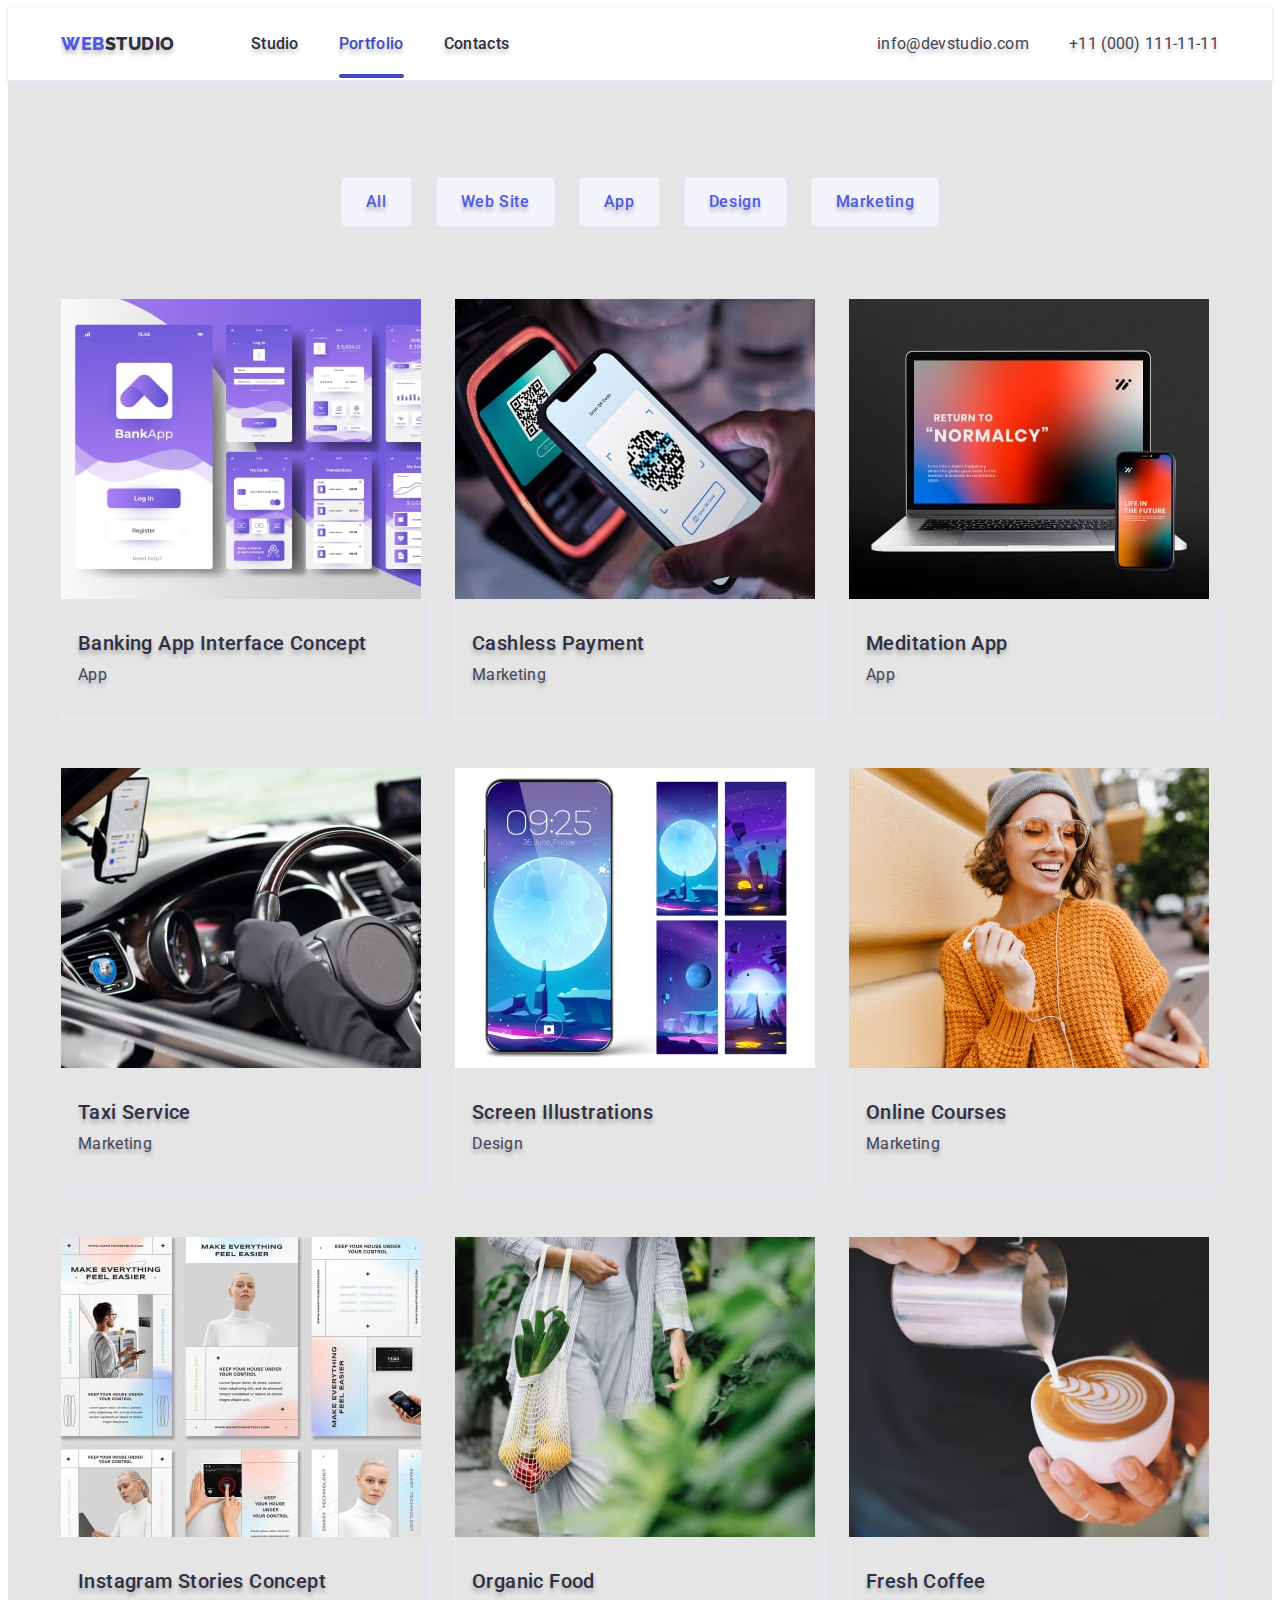
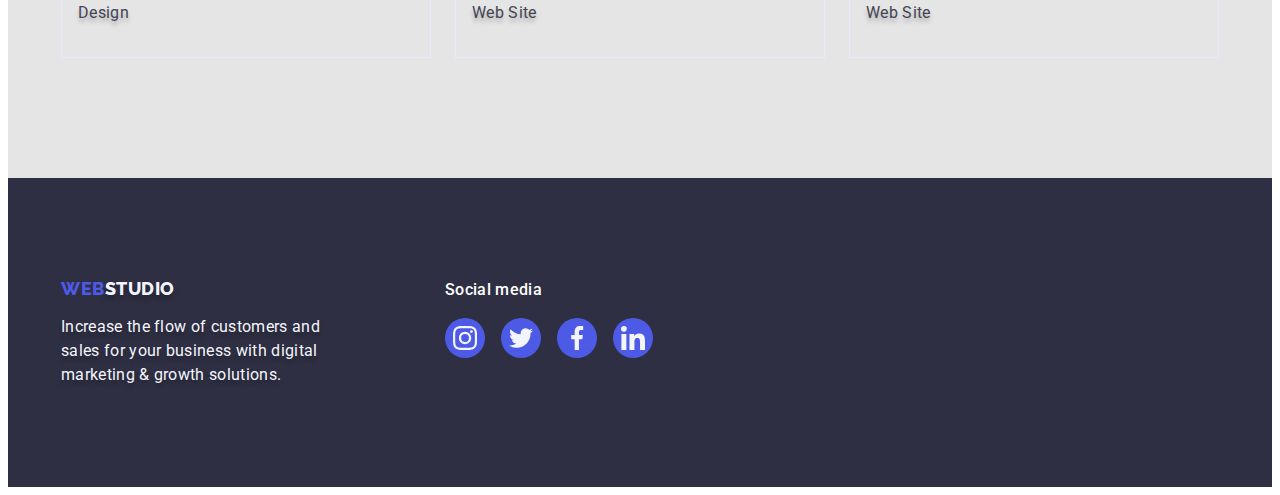
==== portfolio.html @ d5f4b98d "Initial commit" ====
<!DOCTYPE html>
<html lang="en">
  <head>
    <meta charset="UTF-8" />
    <meta http-equiv="X-UA-Compatible" content="IE=edge" />
    <meta name="viewport" content="width=device-width, initial-scale=1.0" />
    <title>Portfolio</title>
    <link rel="preconnect" href="https://fonts.googleapis.com" />
    <link rel="preconnect" href="https://fonts.gstatic.com" crossorigin />
    <link
      href="https://fonts.googleapis.com/css2?family=Raleway:wght@800&family=Roboto:wght@400;500;700;900&display=swap"
      rel="stylesheet"
    />
    <link
      rel="stylesheet"
      href="https://cdnjs.cloudflare.com/ajax/libs/modern-normalize/2.0.0/modern-normalize.min.css"
      integrity="sha512-4xo8blKMVCiXpTaLzQSLSw3KFOVPWhm/TRtuPVc4WG6kUgjH6J03IBuG7JZPkcWMxJ5huwaBpOpnwYElP/m6wg=="
      crossorigin="anonymous"
      referrerpolicy="no-referrer"
    />
    <link rel="stylesheet" href="./css/styles.css" />
  </head>
  <body>
    <!-- Head_Portfolio -->
    <header class="header">
      <!-- Logotype -->
      <div class="container header-container">
        <nav class="navigation">
          <a class="style link" href="./index.html"
            >Web<span class="logo link">Studio</span></a
          >
          <!-- Menu navigation -->
          <ul class="menu list">
            <li class="menu-item">
              <a class="header-menu link" href="./index.html">Studio</a>
            </li>
            <li class="menu-item">
              <a class="header-menu link current" href="./portfolio.html"
                >Portfolio</a
              >
            </li>
            <li class="menu-item">
              <a class="header-menu link" href="">Contacts</a>
            </li>
          </ul>
        </nav>
        <!-- Contacts -->
        <address class="address">
          <ul class="address-contact list">
            <li class="address-item">
              <a class="contact link" href="mailto:info@devstudio.com"
                >info@devstudio.com</a
              >
            </li>
            <li class="address-item">
              <a class="contact link" href="tel:+110001111111"
                >+11 (000) 111-11-11</a
              >
            </li>
          </ul>
        </address>
      </div>
    </header>
    <!-- Filter Portfolio  -->
    <main class="portfolio-hero">
      <!-- Section_1_Portfolio-button -->
      <section class="commercial">
        <div class="container portfolio-container">
          <h1 class="visually-hidden">portfolio</h1>
          <ul class="portfolio-list list">
            <li class="portfolio-item">
              <button type="button" class="portfolio-btn">All</button>
            </li>
            <li class="portfolio-item">
              <button type="button" class="portfolio-btn">Web Site</button>
            </li>
            <li class="portfolio-item">
              <button type="button" class="portfolio-btn">App</button>
            </li>
            <li class="portfolio-item">
              <button type="button" class="portfolio-btn">Design</button>
            </li>
            <li class="portfolio-item">
              <button type="button" class="portfolio-btn">Marketing</button>
            </li>
          </ul>

          <!-- Section_2_Portfolio -->
          <ul class="commercial-list list">
            <li class="commercial-item">
              <a class="commercial-link link" href="./portfolio.html">
                <div class="commercial-box">
                  <img
                    class="commercial-image"
                    src="./images/maket_bankapp-min.jpg"
                    alt="Maket Bankapp photo"
                    width="360"
                    height="300"
                  />
                  <p class="commercial-text-box">
                    14 Stylish and User-Friendly App Design Concepts · Task
                    Manager App · Calorie Tracker App · Exotic Fruit Ecommerce
                    App · Cloud Storage App
                  </p>
                </div>
                <div class="commercial-portfolio">
                  <h2 class="commercial-subtitle">
                    Banking App Interface Concept
                  </h2>
                  <p class="commercial-text">App</p>
                </div>
              </a>
            </li>
            <li class="commercial-item">
              <a class="commercial-link link" href="./portfolio.html">
                <div class="commercial-box">
                  <img
                    class="commercial-image"
                    src="./images/qrscan-mobil.jpg"
                    alt="QR-scan Mobil"
                    width="360"
                    height="300"
                  />
                  <p class="commercial-text-box">
                    14 Stylish and User-Friendly App Design Concepts · Task
                    Manager App · Calorie Tracker App · Exotic Fruit Ecommerce
                    App · Cloud Storage App
                  </p>
                </div>
                <div class="commercial-portfolio">
                  <h2 class="commercial-subtitle">Cashless Payment</h2>
                  <p class="commercial-text">Marketing</p>
                </div>
              </a>
            </li>
            <li class="commercial-item">
              <a class="commercial-link link" href="./portfolio.html">
                <div class="commercial-box">
                  <img
                    class="commercial-image"
                    src="./images/pc_and_mobile.jpg"
                    alt="PC and Mobile"
                    width="360"
                    height="300"
                  />
                  <p class="commercial-text-box">
                    14 Stylish and User-Friendly App Design Concepts · Task
                    Manager App · Calorie Tracker App · Exotic Fruit Ecommerce
                    App · Cloud Storage App
                  </p>
                </div>
                <div class="commercial-portfolio">
                  <h2 class="commercial-subtitle">Meditation App</h2>
                  <p class="commercial-text">App</p>
                </div>
              </a>
            </li>

            <!-- Section_3_Portfolio -->

            <li class="commercial-item">
              <a class="commercial-link link" href="./portfolio.html">
                <div class="commercial-box">
                  <img
                    class="commercial-image"
                    src="./images/autogps.jpg"
                    alt="Taxi"
                    width="360"
                    height="300"
                  />
                  <p class="commercial-text-box">
                    14 Stylish and User-Friendly App Design Concepts · Task
                    Manager App · Calorie Tracker App · Exotic Fruit Ecommerce
                    App · Cloud Storage App
                  </p>
                </div>
                <div class="commercial-portfolio">
                  <h2 class="commercial-subtitle">Taxi Service</h2>
                  <p class="commercial-text">Marketing</p>
                </div></a
              >
            </li>
            <li class="commercial-item">
              <a class="commercial-link link" href="./portfolio.html">
                <div class="commercial-box">
                  <img
                    class="commercial-image"
                    src="./images/mobile_phone_theme.jpg"
                    alt="Mobile Theme"
                    width="360"
                    height="300"
                  />
                  <p class="commercial-text-box">
                    14 Stylish and User-Friendly App Design Concepts · Task
                    Manager App · Calorie Tracker App · Exotic Fruit Ecommerce
                    App · Cloud Storage App
                  </p>
                </div>
                <div class="commercial-portfolio">
                  <h2 class="commercial-subtitle">Screen Illustrations</h2>
                  <p class="commercial-text">Design</p>
                </div></a
              >
            </li>
            <li class="commercial-item">
              <a class="commercial-link link" href="./portfolio.html">
                <div class="commercial-box">
                  <img
                    class="commercial-image"
                    src="./images/girl_and_phone.jpg"
                    alt="girl and WiFi"
                    width="360"
                    height="300"
                  />
                  <p class="commercial-text-box">
                    14 Stylish and User-Friendly App Design Concepts · Task
                    Manager App · Calorie Tracker App · Exotic Fruit Ecommerce
                    App · Cloud Storage App
                  </p>
                </div>
                <div class="commercial-portfolio">
                  <h2 class="commercial-subtitle">Online Courses</h2>
                  <p class="commercial-text">Marketing</p>
                </div></a
              >
            </li>

            <!-- Section_4_Portfolio -->

            <li class="commercial-item">
              <a class="commercial-link link" href="./portfolio.html">
                <div class="commercial-box">
                  <img
                    class="commercial-image"
                    src="./images/smart_house.jpg"
                    alt="Smart House"
                    width="360"
                    height="300"
                  />
                  <p class="commercial-text-box">
                    14 Stylish and User-Friendly App Design Concepts · Task
                    Manager App · Calorie Tracker App · Exotic Fruit Ecommerce
                    App · Cloud Storage App
                  </p>
                </div>
                <div class="commercial-portfolio">
                  <h2 class="commercial-subtitle">Instagram Stories Concept</h2>
                  <p class="commercial-text">Design</p>
                </div></a
              >
            </li>
            <li class="commercial-item">
              <a class="commercial-link link" href="./portfolio.html">
                <div class="commercial-box">
                  <img
                    class="commercial-image"
                    src="./images/products.jpg"
                    alt="Products"
                    width="360"
                    height="300"
                  />
                  <p class="commercial-text-box">
                    14 Stylish and User-Friendly App Design Concepts · Task
                    Manager App · Calorie Tracker App · Exotic Fruit Ecommerce
                    App · Cloud Storage App
                  </p>
                </div>
                <div class="commercial-portfolio">
                  <h2 class="commercial-subtitle">Organic Food</h2>
                  <p class="commercial-text">Web Site</p>
                </div></a
              >
            </li>
            <li class="commercial-item">
              <a class="commercial-link link" href="./portfolio.html">
                <div class="commercial-box">
                  <img
                    class="commercial-image"
                    src="./images/cappuccino.jpg"
                    alt="Cappuccino"
                    width="360"
                    height="300"
                  />
                  <p class="commercial-text-box">
                    14 Stylish and User-Friendly App Design Concepts · Task
                    Manager App · Calorie Tracker App · Exotic Fruit Ecommerce
                    App · Cloud Storage App
                  </p>
                </div>
                <div class="commercial-portfolio">
                  <h2 class="commercial-subtitle">Fresh Coffee</h2>
                  <p class="commercial-text">Web Site</p>
                </div></a
              >
            </li>
          </ul>
        </div>
      </section>
    </main>
    <!-- Footer Portfolio  -->
    <footer class="footer">
      <div class="container footer-container">
        <div class="footer-section">
          <a class="style-footer link" href="./index.html"
            >Web<span class="logo-footer link">Studio</span></a
          >
          <p class="footer-text">
            Increase the flow of customers and sales for your business with
            digital marketing & growth solutions.
          </p>
        </div>
        <div class="footer-social-section">
          <p class="footer-social-text">Social media</p>
          <ul class="footer-social-list list">
            <li class="footer-social-item">
              <a class="footer-social-link link" href="">
                <svg class="social-icons" width="24" height="24">
                  <use href="./images/icons.svg#icon-instagram"></use>
                </svg>
              </a>
            </li>
            <li class="footer-social-item">
              <a class="footer-social-link link" href="">
                <svg class="social-icons" width="24" height="24">
                  <use href="./images/icons.svg#icon-twitter"></use>
                </svg>
              </a>
            </li>
            <li class="footer-social-item">
              <a class="footer-social-link link" href="">
                <svg class="social-icons" width="24" height="24">
                  <use href="./images/icons.svg#icon-facebook"></use>
                </svg>
              </a>
            </li>
            <li class="footer-social-item">
              <a class="footer-social-link link" href=""
                ><svg class="social-icons" width="24" height="24">
                  <use href="./images/icons.svg#icon-linkedin"></use>
                </svg>
              </a>
            </li>
          </ul>
        </div>
      </div>
    </footer>
  </body>
</html>
---- css/styles.css ----
:root {
  --color-iris: #4d5ae5;
  --color-ocean: #404bbf;
  --color-green: #31d0aa;
  --color-slate: #434455;
  --color-light-slate: #8e8f99;
  --color-cornflower: #e7e9fc;
  --color-cloud: #f4f4fd;
  --color-grey: #2e2f42;
  --color-white: #ffffff;
  --color-dairy: #fcfcfc;
  --light-background: #e5e5e5;
  --transition: 250ms cubic-bezier(0.4, 0, 0.2, 1);
}

.visually-hidden {
  position: absolute;
  width: 1px;
  height: 1px;
  margin: -1px;
  border: 0;
  padding: 0;
  white-space: nowrap;
  clip-path: inset(100%);
  clip: rect(0 0 0 0);
  overflow: hidden;
}

/** Базовий стиль */
body {
  font-family: 'Roboto', sans-serif;
  font-size: 16px;
  color: var(--color-grey);
  color: var(--color-slate);
  background-color: var(--color-white);
}

p,
h1,
h2,
h3,
h4,
h5,
h6 {
  margin-top: 0;
  margin-bottom: 0;
}

ul {
  margin-top: 0;
  margin-bottom: 0;
  padding-left: 0;
}

img {
  display: block;
}

.container {
  width: 100px;
  min-width: 1158px;
  padding: 0 15px;
  margin: 0 auto;
}
.header-container {
  display: flex;
  justify-content: space-between;
}
.link {
  text-decoration: none;
}

.list {
  list-style-type: none;
}

.header {
  background-color: var(--color-white);
  border-bottom: 1px solid var(--color-cornflower);
  box-shadow: 0px 2px 1px rgba(46, 47, 66, 0.08),
    0px 1px 1px rgba(46, 47, 66, 0.16), 0px 1px 6px rgba(46, 47, 66, 0.08);
}

.navigation {
  display: flex;
  justify-content: space-between;
  align-items: center;
}
/**Оформлення логотипу */
.style {
  font-family: 'Raleway', sans-serif;
  font-size: 18px;
  text-transform: uppercase;
  font-weight: 800;
  line-height: 1.17;
  margin-right: 76px;
  display: inline-block;
  color: var(--color-iris);
  letter-spacing: 0.03em;
  text-shadow: 0px 4px 4px rgba(0, 0, 0, 0.25);
}
/** друга частина логотипу */
.logo {
  font-family: 'Raleway', sans-serif;
  font-style: normal;
  font-size: 18px;
  text-transform: uppercase;
  font-weight: 800;
  line-height: 1.17;
  letter-spacing: 0.03em;
  color: var(--color-grey);
  text-shadow: 0px 4px 4px rgba(0, 0, 0, 0.25);
}
/** Логотип Studio у футері */
.logo-footer {
  font-family: 'Raleway', sans-serif;
  font-style: normal;
  font-size: 18px;
  text-transform: uppercase;
  font-weight: 800;
  line-height: 1.17;
  color: var(--color-cloud);
  letter-spacing: 0.03em;
  text-shadow: 0px 4px 4px rgba(0, 0, 0, 0.25);
}
/** Меню навігації-посилання */

.menu {
  font-family: 'Roboto', sans-serif;
  display: flex;
  flex-grow: 1;
  gap: 40px;
}
.menu-item {
}
.header-menu {
  padding: 24px 0;
  font-weight: 500;
  font-size: 16px;
  line-height: 1.5;
  letter-spacing: 0.02em;
  color: var(--color-grey);
  text-shadow: 0px 4px 4px rgba(0, 0, 0, 0.25);
  transition: color 250ms linear;
}
.header-menu:hover,
.header-menu:focus {
  color: var(--color-ocean);
}
/*! Нижня полоска */
.current {
  position: relative;
  color: var(--color-ocean);
  transition: color 250ms cubic-bezier(0.4, 0, 0.2, 1);
}

.current::after {
  content: '';
  position: absolute;
  background-color: var(--color-ocean);
  border-radius: 2px;
  width: 100%;
  height: 4px;
  left: 0;
  bottom: -1px;
}

/** Контакті */
.address {
  font-style: normal;
}
.address-contact {
  display: flex;
  margin-left: 0;
  gap: 40px;
}

.address-item {
  padding: 24px 0;
}
.contact {
  font-family: 'Roboto', sans-serif;
  font-size: 16px;
  line-height: 1.5;
  letter-spacing: 0.02em;
  color: var(--color-slate);
  text-shadow: 0px 4px 4px rgba(0, 0, 0, 0.25);
  transition: color 250ms cubic-bezier(0.4, 0, 0.2, 1);
}
.contact:hover,
.contact:focus {
  color: var(--color-ocean);
  text-shadow: 0px 4px 4px rgba(0, 0, 0, 0.25);
}
/** Баннер секція 1 */
.hero {
  filter: drop-shadow(0px 4px 4px rgba(0, 0, 0, 0.25));
}
/** Заливка банера */
.banner-hero {
  padding: 188px 0;
  background-color: var(--color-grey);
  background-image: linear-gradient(
      rgba(46, 47, 66, 0.7),
      rgba(46, 47, 66, 0.7)
    ),
    url(../images/people-office.jpg);
  background-repeat: no-repeat;
  background-position: center;
  background-size: cover;
  max-width: 1440px;
  margin: 0 auto;
}

.hero-container {
  display: flex;
  flex-direction: column;
  padding: 0 316px;
}
/** Текст банера */
.hero-title {
  font-weight: 700;
  font-size: 56px;
  line-height: 1.07;
  text-align: center;
  letter-spacing: 0.02em;
  max-width: 496px;
  padding-bottom: 48px;
  color: var(--color-white);
  text-shadow: 0px 4px 4px rgba(0, 0, 0, 0.25);
}
/** Кнопка банера */
.hero-btn {
  font-family: 'Roboto', sans-serif;
  font-weight: 500;
  font-size: 16px;
  line-height: 1.5;
  letter-spacing: 0.04em;
  display: block;
  min-width: 169px;
  height: 56px;
  border: none;
  border-radius: 4px;
  margin: 0 auto;
  padding: 16px 32px;
  gap: 10px;
  box-shadow: 0px 4px 4px rgba(0, 0, 0, 0.15);
  color: var(--color-white);
  background-color: var(--color-iris);
  transition: background-color 250ms cubic-bezier(0.4, 0, 0.2, 1);
  cursor: pointer;
}
.hero-btn:hover,
.hero-btn:focus {
  font-weight: 600;
  font-size: 16px;
  line-height: 1.19;
  letter-spacing: 0.04em;
  color: var(--color-white);
  background-color: var(--color-ocean);
}

/** Секція 2 Бенефис */

.benefits {
  padding-top: 120px;
  padding-bottom: 120px;
  background: var(--light-background);
  filter: drop-shadow(0px 4px 4px rgba(0, 0, 0, 0.25));
}

.benefits-container {
}

.benefits-list {
  display: flex;
  gap: 24px;
}

.benefits-item {
  width: calc((100% - 72px) / 4);
}

.icon-benefits {
  width: 264px;
  height: 112px;
  background-color: var(--color-cloud);
  border-radius: 4px;
  display: flex;
  align-items: center;
  justify-content: center;
  margin-bottom: 8px;
}

.benefits-subtitle {
  font-weight: 500;
  font-size: 20px;
  line-height: 1.2;
  letter-spacing: 0.02em;
  color: var(--color-grey);
  text-shadow: 0px 4px 4px rgba(0, 0, 0, 0.25);
  margin-bottom: 8px;
}

.benefits-text {
  font-size: 16px;
  line-height: 1.5;
  letter-spacing: 0.02em;
  color: var(--color-slate);
  text-shadow: 0px 4px 4px rgba(0, 0, 0, 0.25);
}
/** Секція 3 digital */
.digital {
  padding-bottom: 120px;
  background: var(--light-background);
  filter: drop-shadow(0px 4px 4px rgba(0, 0, 0, 0.25));
}

.container-digital {
  display: block;
  margin: 0 auto;
}
.digital-title {
  font-weight: 700;
  font-size: 36px;
  line-height: 1.11;
  text-align: center;
  letter-spacing: 0.02em;
  margin-bottom: 72px;
  text-transform: capitalize;
  color: var(--color-grey);
  text-shadow: 0px 4px 4px rgba(0, 0, 0, 0.25);
}
.digital-list {
  display: flex;
  gap: 24px;
}
.digital-item {
  width: calc((100% - 48) / 3);
}
/** Секція 4 Команда */
.team {
  padding: 120px 0;
  background-color: var(--color-cloud);
  filter: drop-shadow(0px 4px 4px rgba(0, 0, 0, 0.25));
}

.team-container {
}

.team-title {
  margin-bottom: 72px;
  text-align: center;
  font-weight: 700;
  font-size: 36px;
  line-height: 1.11;
  letter-spacing: 0.02em;
  text-transform: capitalize;
  color: var(--color-grey);
  text-shadow: 0px 4px 4px rgba(0, 0, 0, 0.25);
}
.team-list {
  display: flex;
  gap: 24px;
}

.our-team {
  padding: 32px 0;
}

.team-item {
  width: calc((100% - 72px) / 4);
  border-radius: 0px 0px 4px 4px;
  background-color: var(--color-white);
  box-shadow: 0px 1px 6px rgba(46, 47, 66, 0.08),
    0px 1px 1px rgba(46, 47, 66, 0.16), 0px 2px 1px rgba(46, 47, 66, 0.08);
}
.team-subtitle {
  text-align: center;
  margin-bottom: 8px;
  font-weight: 500;
  font-size: 20px;
  line-height: 1.2;
  letter-spacing: 0.02em;
  color: var(--color-grey);
  text-shadow: 0px 4px 4px rgba(0, 0, 0, 0.25);
}
.team-text {
  text-align: center;
  font-size: 16px;
  line-height: 1.5;
  letter-spacing: 0.02em;
  color: var(--color-slate);
  text-shadow: 0px 4px 4px rgba(0, 0, 0, 0.25);
}

.team-icon-list {
  display: flex;
  justify-content: center;
  margin-top: 8px;
  gap: 24px;
}

.team-icon-item {
  width: 40px;
  height: 40px;
}

.team-icon-link {
  width: 100%;
  height: 100%;
  background-color: var(--color-iris);
  padding: 12px;
  border-radius: 50%;
  display: flex;
  align-items: center;
  justify-content: center;
  transition: background-color var(--transition);
  color: var(--color-cloud);
}

.team-icon-link:hover,
.team-icon-link:focus {
  background-color: var(--color-ocean);
}

.team-icon {
  fill: currentColor;
}

/*! Customers */

.customers {
  padding-top: 120px;
  padding-bottom: 120px;
}

.container-customers {
}

.customers-list {
  display: flex;
  gap: 24px;
}

.customers-item {
  width: 168px;
  height: 88px;
}

.customers-link {
  width: 100%;
  height: 100%;
  border: 1px solid var(--color-light-slate);
  color: var(--color-light-slate);
  border-radius: 4px;
  display: flex;
  align-items: center;
  justify-content: center;
  transition: border-color 250ms cubic-bezier(0.4, 0, 0.2, 1),
    color 250ms cubic-bezier(0.4, 0, 0.2, 1);
}

.customers-icon {
  fill: currentColor;
}

.customers-link:hover,
.customers-link:focus {
  color: var(--color-ocean);
  border-color: var(--color-ocean);
}

/** Абзац у футері */
.footer {
  padding: 100px 0;
  background-color: var(--color-grey);
}

.footer-container {
  display: flex;
  align-items: baseline;
}

.footer-section {
  margin-right: 120px;
}
.style-footer {
  font-family: 'Raleway', sans-serif;
  font-weight: 800;
  font-size: 18px;
  line-height: 1.17;
  letter-spacing: 0.03em;
  color: var(--color-iris);
  text-transform: uppercase;
  margin-right: 76px;
  display: inline-block;
  margin-bottom: 16px;
}

.footer-social-text {
  font-weight: 500;
  line-height: 1.5;
  letter-spacing: 0.02em;
  color: var(--color-white);
  margin-bottom: 16px;
}

.footer-social-list {
  display: flex;
  gap: 16px;
}

.footer-text {
  max-width: 264px;
  font-size: 16px;
  line-height: 1.5;
  letter-spacing: 0.02em;
  color: var(--color-cloud);
  text-shadow: 0px 4px 4px rgba(0, 0, 0, 0.25);
}

.footer-social-item {
  width: 40px;
  height: 40px;
}

.footer-social-link {
  background-color: var(--color-iris);
  width: 100%;
  height: 100%;
  border-radius: 50%;
  display: flex;
  align-items: center;
  justify-content: center;
  transition: background-color var(--transition);
  color: var(--color-cloud);
}
.footer-social-link:hover,
.footer-social-link:focus {
  background-color: var(--color-green);
}

.social-icons {
  fill: currentColor;
}
/*! Сторінка Портфоліо */

/*? Логотип портфоліо */
.portfolio-style {
  font-family: 'Raleway', sans-serif;
  font-style: normal;
  font-size: 18px;
  text-transform: uppercase;
  font-weight: 800;
  line-height: 1.17;
  margin-right: 76px;
  color: var(--color-iris);
  letter-spacing: 0.03em;
  text-shadow: 0px 4px 4px rgba(0, 0, 0, 0.25);
}
.portfolio-menu {
  display: flex;
  gap: 40px;
}
.portfolio-menu-item {
  padding: 24px 0;
}
.portfolio-header-menu {
  font-family: 'Roboto', sans-serif;
  font-style: normal;
  text-transform: capitalize;
  font-weight: 500;
  font-size: 16px;
  line-height: 1.5;
  letter-spacing: 0.02em;
  color: var(--color-grey);
  text-shadow: 0px 4px 4px rgba(0, 0, 0, 0.25);
}
.portfolio-header-menu:hover,
.portfolio-header-menu:focus {
  color: var(--color-ocean);
  box-shadow: 0px 1px 6px rgba(46, 47, 66, 0.08),
    0px 1px 1px rgba(46, 47, 66, 0.16), 0px 2px 1px rgba(46, 47, 66, 0.08);
}
.portfolio-header-menu:active {
  color: var(--color-white);
  background-color: var(--color-ocean);
}

/*? Секція 1 Кнопки портфоліо */
.portfolio-container {
}
.portfolio-hero {
}
.portfolio-list {
  display: flex;
  justify-content: center;
  gap: 24px;
  margin-bottom: 72px;
}
.portfolio-item {
}
.portfolio-btn {
  font-family: 'Roboto', sans-serif;
  font-weight: 500;
  font-size: 16px;
  line-height: 1.5;
  color: var(--color-iris);
  text-shadow: 0px 4px 4px rgba(0, 0, 0, 0.25);
  background-color: var(--color-cloud);
  cursor: pointer;
  align-content: center;
  padding: 12px 24px;
  border: 1px solid var(--color-cornflower);
  border-radius: 4px;
  letter-spacing: 0.04em;
  transition: color 250ms cubic-bezier(0.4, 0, 0.2, 1),
    background-color 250ms cubic-bezier(0.4, 0, 0.2, 1),
    border-color 250ms cubic-bezier(0.4, 0, 0.2, 1),
    box-shadow 250ms cubic-bezier(0.4, 0, 0.2, 1);
}
.portfolio-btn:hover,
.portfolio-btn:focus {
  color: var(--color-white);
  background-color: var(--color-ocean);
  border: 1px solid transparent;
  box-shadow: 0px 3px 1px rgba(0, 0, 0, 0.1), 0px 2px 1px rgba(0, 0, 0, 0.08),
    0px 2px 2px rgba(0, 0, 0, 0.12);
}
.portfolio-btn:active {
  color: var(--color-white);
  background-color: var(--color-ocean);
  text-shadow: 0px 4px 4px rgba(0, 0, 0, 0.25);
}
/*? Секція 2 Реклама Портфоліо*/
.commercial {
  display: flex;
  flex-wrap: wrap;
  justify-content: center;
  padding-top: 96px;
  padding-bottom: 120px;
  background: var(--light-background);
}

.commercial-list {
  flex-wrap: wrap;
  display: flex;
  column-gap: 24px;
  row-gap: 48px;
}

.commercial-item {
  transition: box-shadow 250ms cubic-bezier(0.4, 0, 0.2, 1);
  width: calc((100% - 48px) / 3);
}

.commercial-link {
  display: block;
  transition: box-shadow 250ms cubic-bezier(0.4, 0, 0.2, 1);
}

.commercial-link:hover {
  box-shadow: 0px 1px 6px rgba(46, 47, 66, 0.08),
    0px 1px 1px rgba(46, 47, 66, 0.16), 0px 2px 1px rgba(46, 47, 66, 0.08);
}

.commercial-link:focus {
  box-shadow: 0px 1px 6px rgba(46, 47, 66, 0.08),
    0px 1px 1px rgba(46, 47, 66, 0.16), 0px 2px 1px rgba(46, 47, 66, 0.08);
}

.commercial-link:focus .commercial-text-box,
.commercial-link:hover .commercial-text-box {
  transform: translateY(0%);
  box-shadow: 0px 1px 6px rgba(46, 47, 66, 0.08),
    0px 1px 1px rgba(46, 47, 66, 0.16), 0px 2px 1px rgba(46, 47, 66, 0.08);
}

.commercial-box {
  position: relative;
  overflow: hidden;
}

.commercial-image {
}

.commercial-text-box {
  position: absolute;
  top: 0;
  left: 0;
  font-size: 16px;
  line-height: 1.5;
  letter-spacing: 0.02em;
  text-shadow: 0px 4px 4px rgba(0, 0, 0, 0.25);
  color: var(--color-cloud);
  padding: 40px 32px;
  background-color: var(--color-iris);
  height: 100%;
  width: 100%;
  transform: translateY(100%);

  transition: transform 250ms cubic-bezier(0.4, 0, 0.2, 1);
}

.commercial-portfolio {
  padding: 32px 16px;
  border: 1px solid var(--color-cornflower);
  border-top: none;
}

.commercial-subtitle {
  font-weight: 500;
  font-size: 20px;
  line-height: 1.2;
  letter-spacing: 0.02em;
  color: var(--color-grey);
  text-shadow: 0px 4px 4px rgba(0, 0, 0, 0.25);
  margin-bottom: 8px;
}
.commercial-text {
  font-size: 16px;
  line-height: 1.5;
  letter-spacing: 0.02em;
  color: var(--color-slate);
  text-shadow: 0px 4px 4px rgba(0, 0, 0, 0.25);
}
/*! Затемнення (подкладка) */

.backdrop {
  position: fixed;
  top: 0;
  z-index: 999;
  width: 100%;
  height: 100%;
  background-color: rgba(46, 47, 66, 0.4);
  transition: opacity var(--transition), visibility var(--transition);
}

.backdrop.is-hidden .modal {
  transform: translate(-50%, -50%) scale(0);
}

.modal {
  position: absolute;
  transform: translate(-50%, -50%) scale(1);
  transition: transform var(--transition);
  left: 50%;
  top: 50%;
  width: 408px;
  min-height: 584px;
  background-color: var(--color-dairy);
  box-shadow: 0px 1px 1px rgba(0, 0, 0, 0.14), 0px 1px 3px rgba(0, 0, 0, 0.12),
    0px 2px 1px rgba(0, 0, 0, 0.2);
  border-radius: 4px;
}

.is-hidden {
  visibility: hidden;
  opacity: 0;
  pointer-events: none;
}
.modal-btn {
  width: 24px;
  height: 24px;
  background-color: var(--color-cornflower);
  border: 1px solid rgba(0, 0, 0, 0.1);
  border-radius: 50%;
  position: absolute;
  right: 24px;
  top: 24px;
  cursor: pointer;
  display: flex;
  align-items: center;
  justify-content: center;
  padding: 0;
  transition: background-color 250ms cubic-bezier(0.4, 0, 0.2, 1),
    border 250ms cubic-bezier(0.4, 0, 0.2, 1);
}

.modal-btn:hover {
  border: none;
  background-color: #404bbf;
}
.modal-btn:focus {
  border: none;
  background-color: #404bbf;
}
.modal-btn:hover .modal-cross,
.modal-btn:focus .modal-cross {
  fill: #ffffff;
}
.modal-cross {
  transition: fill 250ms cubic-bezier(0.4, 0, 0.2, 1);
}

/*? Секція 3 Сервіс портфоліо */

/*? Секція 4 features портфоліо */
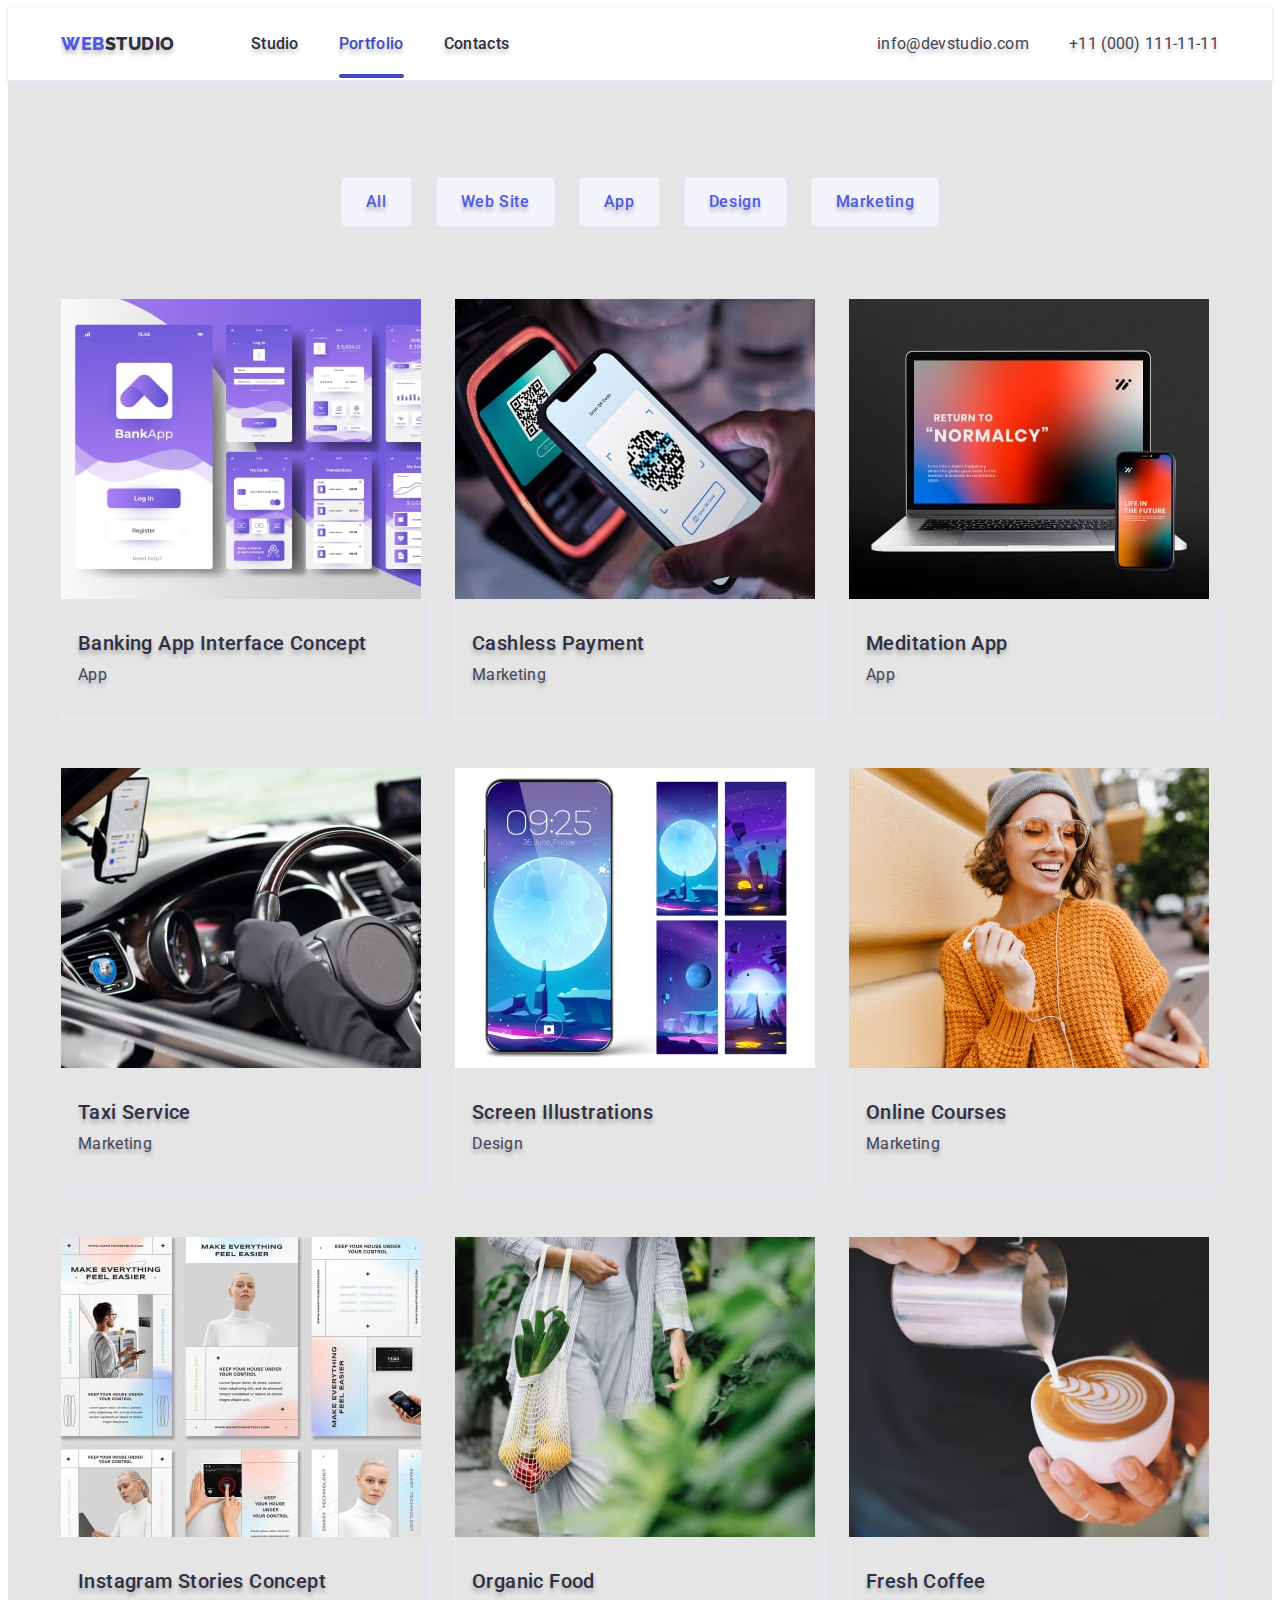
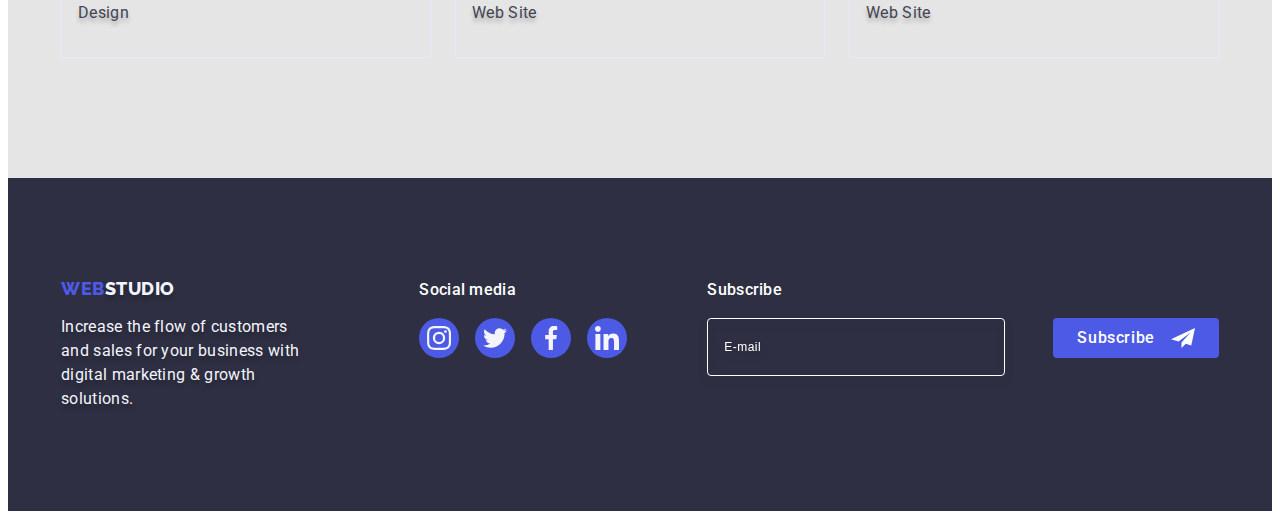
==== commit 555e327a: "hommeworck-5" ====
--- a/portfolio.html
+++ b/portfolio.html
@@ -342,6 +342,26 @@
             </li>
           </ul>
         </div>
+        <div class="footer-fotm">
+          <p class="footer-form-text">Subscribe</p>
+          <form class="footer-form-form">
+            <label class="footer-form-email" for="footer-email">
+              <input
+                class="footer-input"
+                type="email"
+                name="email"
+                id="footer-email"
+                placeholder="E-mail"
+              />
+            </label>
+            <button type="submit" class="footer-form-button">
+              Subscribe
+              <svg class="icon-telegram" width="24" height="24">
+                <use href="./images/icons.svg#icon-telegram"></use>
+              </svg>
+            </button>
+          </form>
+        </div>
       </div>
     </footer>
   </body>
--- a/css/styles.css
+++ b/css/styles.css
@@ -62,10 +62,12 @@
   padding: 0 15px;
   margin: 0 auto;
 }
+
 .header-container {
   display: flex;
   justify-content: space-between;
 }
+
 .link {
   text-decoration: none;
 }
@@ -86,6 +88,7 @@
   justify-content: space-between;
   align-items: center;
 }
+
 /**Оформлення логотипу */
 .style {
   font-family: 'Raleway', sans-serif;
@@ -99,6 +102,7 @@
   letter-spacing: 0.03em;
   text-shadow: 0px 4px 4px rgba(0, 0, 0, 0.25);
 }
+
 /** друга частина логотипу */
 .logo {
   font-family: 'Raleway', sans-serif;
@@ -111,6 +115,7 @@
   color: var(--color-grey);
   text-shadow: 0px 4px 4px rgba(0, 0, 0, 0.25);
 }
+
 /** Логотип Studio у футері */
 .logo-footer {
   font-family: 'Raleway', sans-serif;
@@ -123,6 +128,7 @@
   letter-spacing: 0.03em;
   text-shadow: 0px 4px 4px rgba(0, 0, 0, 0.25);
 }
+
 /** Меню навігації-посилання */
 
 .menu {
@@ -131,8 +137,9 @@
   flex-grow: 1;
   gap: 40px;
 }
-.menu-item {
-}
+
+.menu-item {}
+
 .header-menu {
   padding: 24px 0;
   font-weight: 500;
@@ -143,10 +150,12 @@
   text-shadow: 0px 4px 4px rgba(0, 0, 0, 0.25);
   transition: color 250ms linear;
 }
+
 .header-menu:hover,
 .header-menu:focus {
   color: var(--color-ocean);
 }
+
 /*! Нижня полоска */
 .current {
   position: relative;
@@ -169,6 +178,7 @@
 .address {
   font-style: normal;
 }
+
 .address-contact {
   display: flex;
   margin-left: 0;
@@ -178,6 +188,7 @@
 .address-item {
   padding: 24px 0;
 }
+
 .contact {
   font-family: 'Roboto', sans-serif;
   font-size: 16px;
@@ -187,23 +198,24 @@
   text-shadow: 0px 4px 4px rgba(0, 0, 0, 0.25);
   transition: color 250ms cubic-bezier(0.4, 0, 0.2, 1);
 }
+
 .contact:hover,
 .contact:focus {
   color: var(--color-ocean);
   text-shadow: 0px 4px 4px rgba(0, 0, 0, 0.25);
 }
+
 /** Баннер секція 1 */
 .hero {
   filter: drop-shadow(0px 4px 4px rgba(0, 0, 0, 0.25));
 }
+
 /** Заливка банера */
 .banner-hero {
   padding: 188px 0;
   background-color: var(--color-grey);
-  background-image: linear-gradient(
-      rgba(46, 47, 66, 0.7),
-      rgba(46, 47, 66, 0.7)
-    ),
+  background-image: linear-gradient(rgba(46, 47, 66, 0.7),
+      rgba(46, 47, 66, 0.7)),
     url(../images/people-office.jpg);
   background-repeat: no-repeat;
   background-position: center;
@@ -217,6 +229,7 @@
   flex-direction: column;
   padding: 0 316px;
 }
+
 /** Текст банера */
 .hero-title {
   font-weight: 700;
@@ -229,6 +242,7 @@
   color: var(--color-white);
   text-shadow: 0px 4px 4px rgba(0, 0, 0, 0.25);
 }
+
 /** Кнопка банера */
 .hero-btn {
   font-family: 'Roboto', sans-serif;
@@ -250,6 +264,7 @@
   transition: background-color 250ms cubic-bezier(0.4, 0, 0.2, 1);
   cursor: pointer;
 }
+
 .hero-btn:hover,
 .hero-btn:focus {
   font-weight: 600;
@@ -269,8 +284,7 @@
   filter: drop-shadow(0px 4px 4px rgba(0, 0, 0, 0.25));
 }
 
-.benefits-container {
-}
+.benefits-container {}
 
 .benefits-list {
   display: flex;
@@ -309,6 +323,7 @@
   color: var(--color-slate);
   text-shadow: 0px 4px 4px rgba(0, 0, 0, 0.25);
 }
+
 /** Секція 3 digital */
 .digital {
   padding-bottom: 120px;
@@ -320,6 +335,7 @@
   display: block;
   margin: 0 auto;
 }
+
 .digital-title {
   font-weight: 700;
   font-size: 36px;
@@ -331,13 +347,16 @@
   color: var(--color-grey);
   text-shadow: 0px 4px 4px rgba(0, 0, 0, 0.25);
 }
+
 .digital-list {
   display: flex;
   gap: 24px;
 }
+
 .digital-item {
   width: calc((100% - 48) / 3);
 }
+
 /** Секція 4 Команда */
 .team {
   padding: 120px 0;
@@ -345,8 +364,7 @@
   filter: drop-shadow(0px 4px 4px rgba(0, 0, 0, 0.25));
 }
 
-.team-container {
-}
+.team-container {}
 
 .team-title {
   margin-bottom: 72px;
@@ -359,6 +377,7 @@
   color: var(--color-grey);
   text-shadow: 0px 4px 4px rgba(0, 0, 0, 0.25);
 }
+
 .team-list {
   display: flex;
   gap: 24px;
@@ -375,6 +394,7 @@
   box-shadow: 0px 1px 6px rgba(46, 47, 66, 0.08),
     0px 1px 1px rgba(46, 47, 66, 0.16), 0px 2px 1px rgba(46, 47, 66, 0.08);
 }
+
 .team-subtitle {
   text-align: center;
   margin-bottom: 8px;
@@ -385,6 +405,7 @@
   color: var(--color-grey);
   text-shadow: 0px 4px 4px rgba(0, 0, 0, 0.25);
 }
+
 .team-text {
   text-align: center;
   font-size: 16px;
@@ -435,8 +456,7 @@
   padding-bottom: 120px;
 }
 
-.container-customers {
-}
+.container-customers {}
 
 .customers-list {
   display: flex;
@@ -463,6 +483,7 @@
 
 .customers-icon {
   fill: currentColor;
+
 }
 
 .customers-link:hover,
@@ -485,6 +506,7 @@
 .footer-section {
   margin-right: 120px;
 }
+
 .style-footer {
   font-family: 'Raleway', sans-serif;
   font-weight: 800;
@@ -498,6 +520,7 @@
   margin-bottom: 16px;
 }
 
+/*! Футер соц іконки */
 .footer-social-text {
   font-weight: 500;
   line-height: 1.5;
@@ -536,6 +559,7 @@
   transition: background-color var(--transition);
   color: var(--color-cloud);
 }
+
 .footer-social-link:hover,
 .footer-social-link:focus {
   background-color: var(--color-green);
@@ -544,6 +568,87 @@
 .social-icons {
   fill: currentColor;
 }
+
+/*! Футер форма та кнопка  */
+
+.footer-fotm {
+  margin-left: 80px;
+}
+  
+.footer-form-text {
+  font-weight: 500;
+  font-size: 16px;
+  line-height: 1.5;
+  letter-spacing: 0.02em;
+  color: #ffffff;
+  margin-bottom: 16px;
+
+}
+
+.footer-form-form {
+  display: flex;
+  gap: 24px;
+}
+
+.footer-form-email {
+}
+
+.footer-input {
+  display: block;
+  font-size: 12px;
+  line-height: 1.5;
+  letter-spacing: 0.04em;
+  border: 1px solid #ffffff;
+  filter: drop-shadow(0px 4px 4px rgba(0, 0, 0, 0.15));
+  border-radius: 4px;
+  background-color: transparent;
+  margin-right: 24px;
+  padding: 8px 16px;
+  color: #ffffff;
+  width: 264px;
+  height: 40px;
+}
+
+.footer-input::placeholder {
+  font-size: 12px;
+  line-height: 2;
+  letter-spacing: 0.04em;
+  color: #ffffff;
+  }
+
+.footer-form-button {
+  font-family: "Roboto", sans-serif;
+  font-weight: 500;
+  font-size: 16px;
+  line-height: 1.5;
+  letter-spacing: 0.04em;
+  color: #ffffff;
+  background-color:  #4d5ae5;
+  padding: 10px 24px;
+  border: none;
+  border-radius: 4px;
+  display: flex;
+  cursor: pointer;
+  justify-content: center;
+  align-items: center;
+  height: 40px;
+  min-width: 165px;
+  
+}
+
+.footer-form-button:hover,
+.footer-form-button:focus {
+  background-color: var(--focus-color);
+  box-shadow: 0px 3px 1px rgba(0, 0, 0, 0.1), 0px 2px 1px rgba(0, 0, 0, 0.08),
+    0px 2px 2px rgba(0, 0, 0, 0.12);
+}
+
+.icon-telegram {
+  fill: #ffffff;
+  margin-left: 16px;
+}
+
+
 /*! Сторінка Портфоліо */
 
 /*? Логотип портфоліо */
@@ -559,13 +664,16 @@
   letter-spacing: 0.03em;
   text-shadow: 0px 4px 4px rgba(0, 0, 0, 0.25);
 }
+
 .portfolio-menu {
   display: flex;
   gap: 40px;
 }
+
 .portfolio-menu-item {
   padding: 24px 0;
 }
+
 .portfolio-header-menu {
   font-family: 'Roboto', sans-serif;
   font-style: normal;
@@ -577,30 +685,33 @@
   color: var(--color-grey);
   text-shadow: 0px 4px 4px rgba(0, 0, 0, 0.25);
 }
+
 .portfolio-header-menu:hover,
 .portfolio-header-menu:focus {
   color: var(--color-ocean);
   box-shadow: 0px 1px 6px rgba(46, 47, 66, 0.08),
     0px 1px 1px rgba(46, 47, 66, 0.16), 0px 2px 1px rgba(46, 47, 66, 0.08);
 }
+
 .portfolio-header-menu:active {
   color: var(--color-white);
   background-color: var(--color-ocean);
 }
 
 /*? Секція 1 Кнопки портфоліо */
-.portfolio-container {
-}
-.portfolio-hero {
-}
+.portfolio-container {}
+
+.portfolio-hero {}
+
 .portfolio-list {
   display: flex;
   justify-content: center;
   gap: 24px;
   margin-bottom: 72px;
 }
-.portfolio-item {
-}
+
+.portfolio-item {}
+
 .portfolio-btn {
   font-family: 'Roboto', sans-serif;
   font-weight: 500;
@@ -620,6 +731,7 @@
     border-color 250ms cubic-bezier(0.4, 0, 0.2, 1),
     box-shadow 250ms cubic-bezier(0.4, 0, 0.2, 1);
 }
+
 .portfolio-btn:hover,
 .portfolio-btn:focus {
   color: var(--color-white);
@@ -628,11 +740,13 @@
   box-shadow: 0px 3px 1px rgba(0, 0, 0, 0.1), 0px 2px 1px rgba(0, 0, 0, 0.08),
     0px 2px 2px rgba(0, 0, 0, 0.12);
 }
+
 .portfolio-btn:active {
   color: var(--color-white);
   background-color: var(--color-ocean);
   text-shadow: 0px 4px 4px rgba(0, 0, 0, 0.25);
 }
+
 /*? Секція 2 Реклама Портфоліо*/
 .commercial {
   display: flex;
@@ -682,8 +796,7 @@
   overflow: hidden;
 }
 
-.commercial-image {
-}
+.commercial-image {}
 
 .commercial-text-box {
   position: absolute;
@@ -718,6 +831,7 @@
   text-shadow: 0px 4px 4px rgba(0, 0, 0, 0.25);
   margin-bottom: 8px;
 }
+
 .commercial-text {
   font-size: 16px;
   line-height: 1.5;
@@ -725,6 +839,7 @@
   color: var(--color-slate);
   text-shadow: 0px 4px 4px rgba(0, 0, 0, 0.25);
 }
+
 /*! Затемнення (подкладка) */
 
 .backdrop {
@@ -741,6 +856,7 @@
   transform: translate(-50%, -50%) scale(0);
 }
 
+/*! Модальне вікно */
 .modal {
   position: absolute;
   transform: translate(-50%, -50%) scale(1);
@@ -760,6 +876,7 @@
   opacity: 0;
   pointer-events: none;
 }
+
 .modal-btn {
   width: 24px;
   height: 24px;
@@ -782,18 +899,187 @@
   border: none;
   background-color: #404bbf;
 }
+
 .modal-btn:focus {
   border: none;
   background-color: #404bbf;
 }
+
 .modal-btn:hover .modal-cross,
 .modal-btn:focus .modal-cross {
   fill: #ffffff;
 }
+
 .modal-cross {
   transition: fill 250ms cubic-bezier(0.4, 0, 0.2, 1);
 }
 
-/*? Секція 3 Сервіс портфоліо */
-
-/*? Секція 4 features портфоліо */
+/*! Заголовок модального вікна */
+
+.modal-container {
+  padding: 72px 24px 24px 24px;
+}
+
+.modal-title {
+  font-family: 'Roboto';
+  font-weight: 500;
+  font-size: 16px;
+  line-height: 1.5;
+  text-align: center;
+  letter-spacing: 0.02em;
+  margin-bottom: 16px;
+  color: #2e2f42;
+  text-shadow: 0px 4px 4px rgba(0, 0, 0, 0.25);
+}
+
+/*! Форми модалки */
+
+.modal-form {
+  
+}
+
+.modal-field {
+  margin-bottom: 8px;
+}
+
+.modal-label {
+  font-size: 12px;
+  line-height: 1.17;
+  letter-spacing: 0.04em;
+  color: #8e8f99;
+  display: block;
+  margin-bottom: 4px;
+}
+
+.input-wrap {
+  position: relative;
+}
+
+.modal-input {
+  width: 100%;
+  height: 40px;
+  border: 1px solid rgba(46, 47, 66, 0.4);
+  filter: drop-shadow(0px 4px 4px rgba(0, 0, 0, 0.25));
+  border-radius: 4px;
+  background-color: transparent;
+  margin-bottom: 8px;
+  padding-left: 38px;
+  display: block;
+  outline: transparent;
+  transition: border-color 250ms cubic-bezier(0.4, 0, 0.2, 1);
+}
+
+.modal-input:focus,
+.modal-input:hover {
+  border-color: #4d5ae5;
+}
+
+.input-icon {
+  position: absolute;
+left: 16px;
+top: 50%;
+	transform: translateY(-50%);
+  transition: fill 250ms cubic-bezier(0.4, 0, 0.2, 1);
+  filter: drop-shadow(0px 4px 4px rgba(0, 0, 0, 0.25));
+  box-shadow: 0px 4px 4px rgba(0, 0, 0, 0.25);
+}
+
+.modal-input:focus-within + .input-icon  {
+	fill: #4d5ae5;
+}
+
+.modal-comment {
+  display: flex;
+	flex-direction: column;
+	gap: 4px;
+	margin-bottom: 16px;
+}
+
+.modal-textarea {
+  width: 100%;
+	height: 120px;
+	font-size: 12px;
+	line-height: 1.17;
+	letter-spacing: 0.04em;
+	border-radius: 4px;
+	background-color: transparent;
+	padding: 8px 16px;
+	outline: transparent;
+	border: 1px solid rgba(46, 47, 66, 0.4);  
+	resize: none;
+	transition: border-color 250ms cubic-bezier(0.4, 0, 0.2, 1);
+}
+
+.modal-textarea:focus-within {
+	border-color: #4d5ae5;
+}
+
+.modal-textarea::placeholder {
+	font-size: 12px;
+	line-height: 1.17;
+	letter-spacing: 0.04em;
+	color: rgba(46, 47, 66, 0.4);
+  }
+
+.modal-checkbox {
+  margin-bottom: 24px;
+}
+.input-check:checked + .privacy-label .checkbox-box-svg {
+  background-color: #404bbf;
+	border: none;
+	fill: #ffffff;
+}
+
+.privacy-label {
+  font-size: 12px;
+  line-height: 1.17;
+  letter-spacing: 0.04em;
+  color: #8e8f99;
+  display: block;
+  align-items: center;
+  margin-top: 16px;
+}
+.checkbox-box-svg {
+  margin-right: 8px;
+	width: 16px;
+	height: 16px;
+	border: 1px solid rgba(46, 47, 66, 0.4);
+	border-radius: 2px;
+  margin-right: 8px;
+	transition: background-color 250ms cubic-bezier(0.4, 0, 0.2, 1), border 250ms cubic-bezier(0.4, 0, 0.2, 1),
+		fill 250ms cubic-bezier(0.4, 0, 0.2, 1);
+	display: inline-flex;
+	align-items: center;
+	justify-content: center;
+	fill: transparent;
+}
+.checkbox-svg {
+}
+.privacy-link {
+  color: #4d5ae5;
+	text-decoration: underline;
+	display: inline-block;
+	margin-left: 3px;
+}
+
+
+.modal-button {
+  position: absolute;
+  display: block;
+  min-width: 169px;
+  height: 56px;
+  font-family: 'Roboto', sans-serif;
+  font-size: 16px;
+  font-weight: 500;
+  margin-left: 94px;
+  background-color: #4d5ae5;
+  border: none;
+  box-shadow: 0px 4px 4px rgba(0, 0, 0, 0.15);
+  border-radius: 4px;
+  line-height: 1.5;
+  cursor: pointer;
+  letter-spacing: 0.04em;
+  color: #ffffff;
+  transition: background-color 250ms cubic-bezier(0.4, 0, 0.2, 1);
+
+}